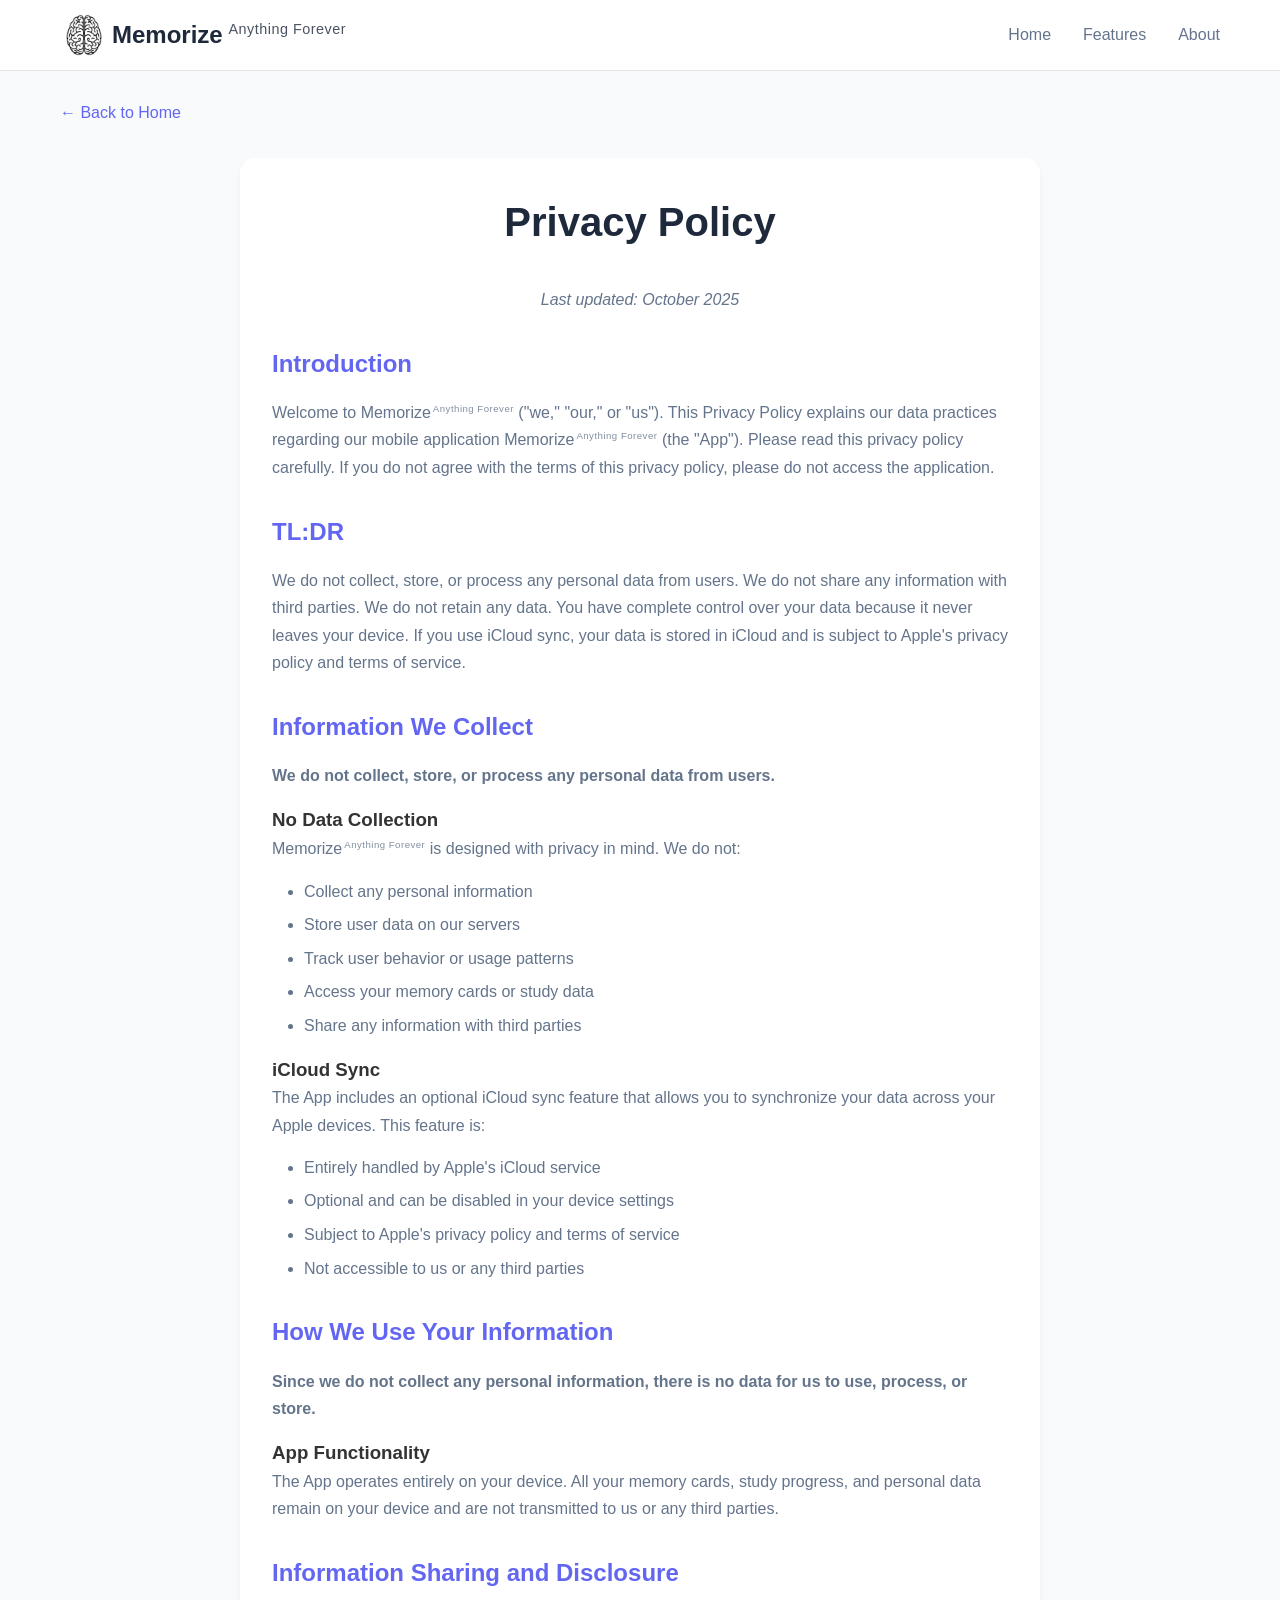
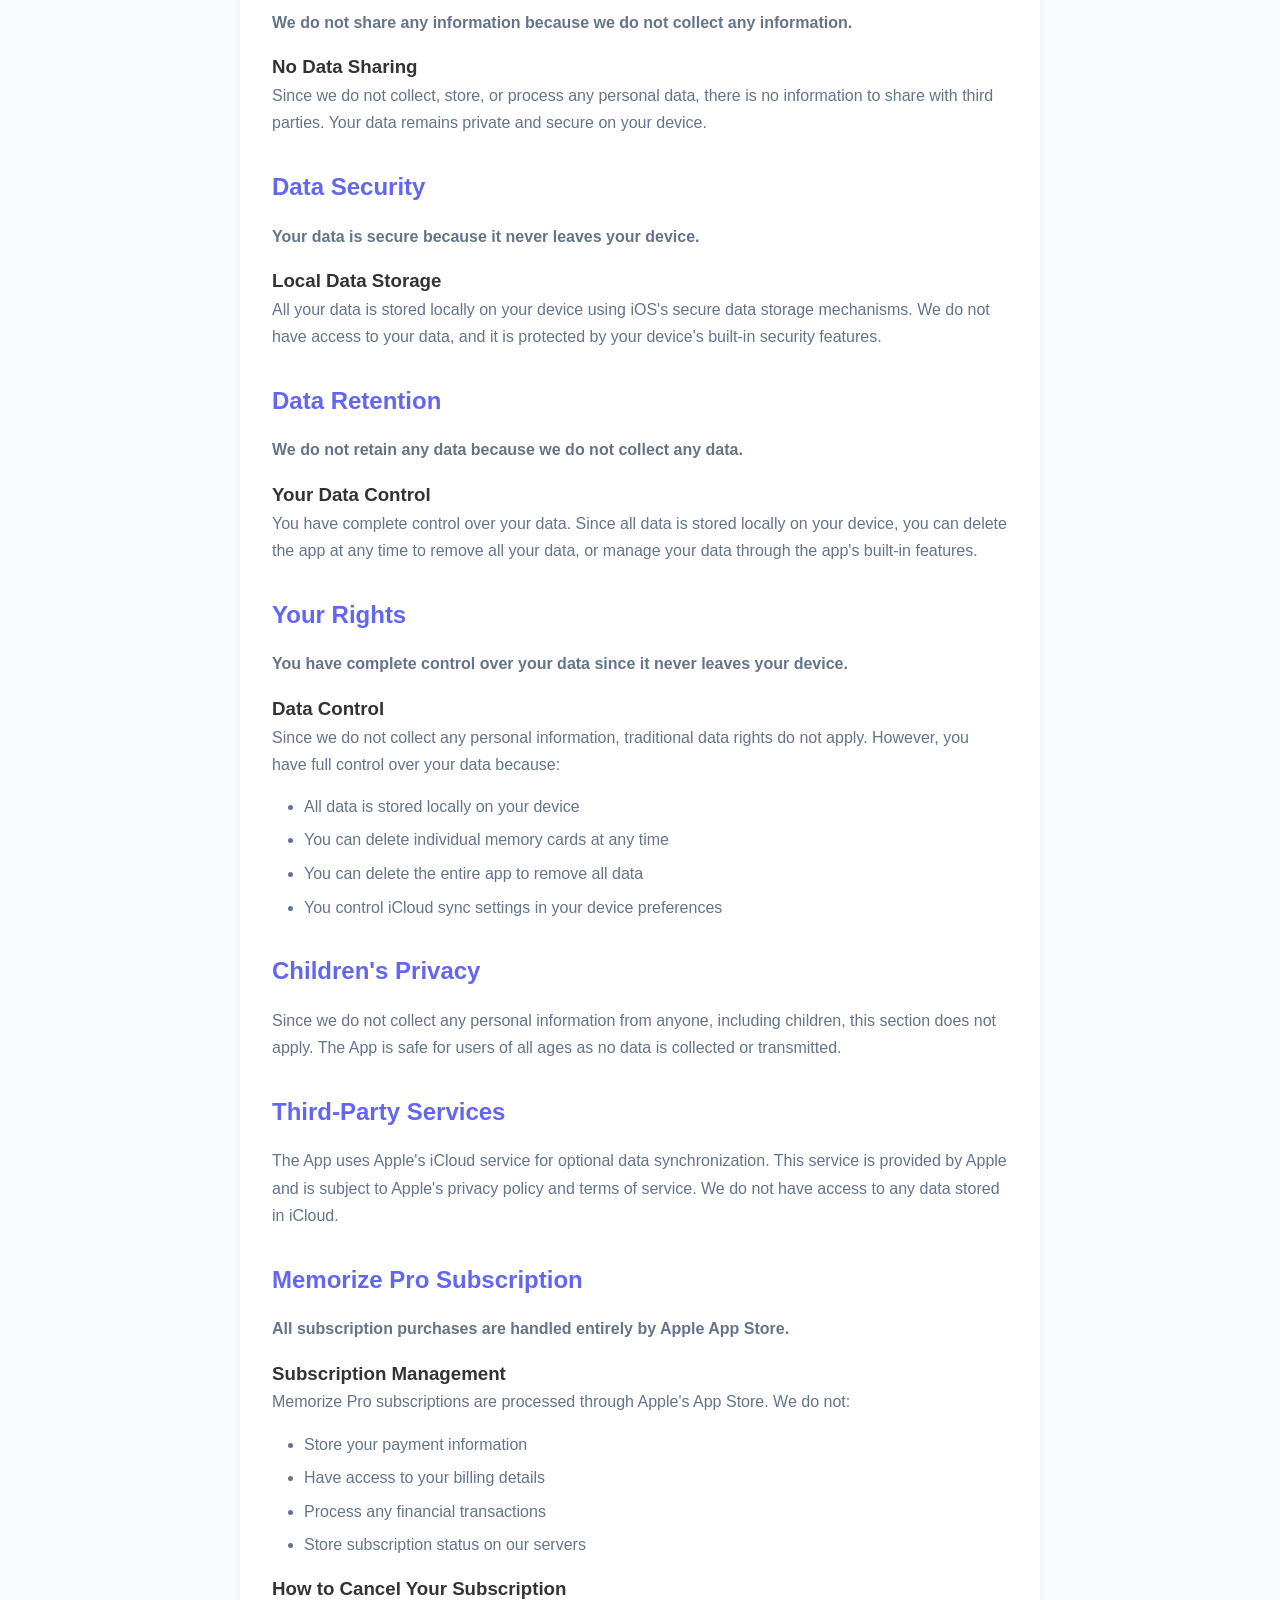
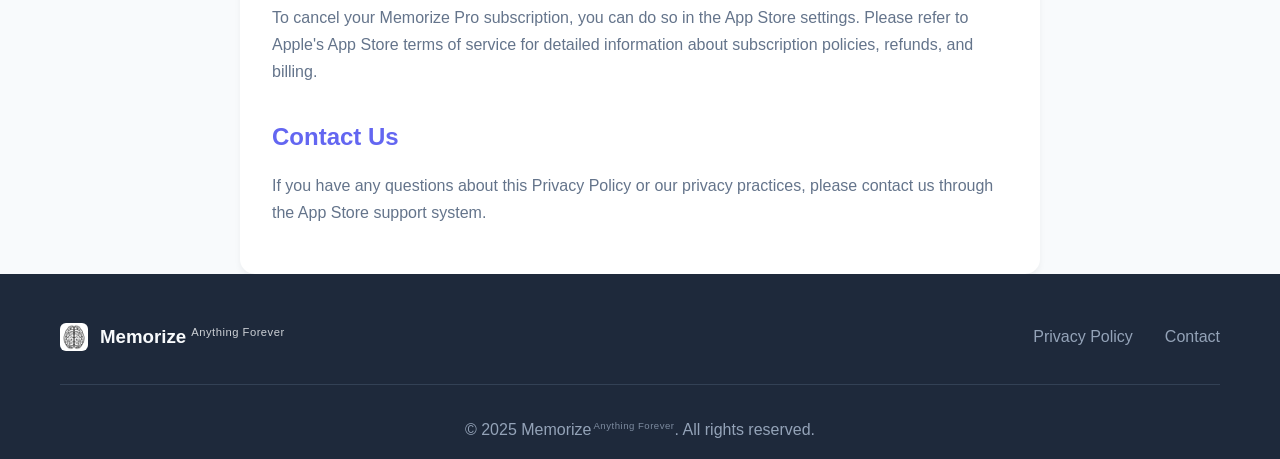
==== privacy-policy.html @ 3da25304 "Add files via upload" ====
<!DOCTYPE html>
<html lang="en">
<head>
    <meta charset="UTF-8">
    <meta name="viewport" content="width=device-width, initial-scale=1.0">
    
    <!-- Primary Meta Tags -->
    <title>Privacy Policy - Memorize Anything Forever</title>
    <meta name="title" content="Privacy Policy - Memorize Anything Forever">
    <meta name="description" content="Privacy Policy for Memorize Anything Forever iOS app. We do not collect, store, or process any personal data. Your data stays on your device with optional iCloud sync.">
    <meta name="keywords" content="privacy policy, memorize app, data protection, iOS app privacy, no data collection">
    <meta name="author" content="Memorize Anything Forever">
    <meta name="robots" content="index, follow">
    <meta name="language" content="English">
    
    <!-- Open Graph / Facebook -->
    <meta property="og:type" content="website">
    <meta property="og:url" content="https://memorizeapp.github.io/memorize/privacy-policy.html">
    <meta property="og:title" content="Privacy Policy - Memorize Anything Forever">
    <meta property="og:description" content="Privacy Policy for Memorize Anything Forever iOS app. We do not collect, store, or process any personal data.">
    <meta property="og:image" content="https://memorizeapp.github.io/memorize/appicon.png">
    
    <!-- Twitter -->
    <meta property="twitter:card" content="summary">
    <meta property="twitter:url" content="https://memorizeapp.github.io/memorize/privacy-policy.html">
    <meta property="twitter:title" content="Privacy Policy - Memorize Anything Forever">
    <meta property="twitter:description" content="Privacy Policy for Memorize Anything Forever iOS app. We do not collect, store, or process any personal data.">
    
    <!-- Favicon -->
    <link rel="icon" type="image/png" href="appicon.png">
    <link rel="apple-touch-icon" href="appicon.png">
    
    <!-- Canonical URL -->
    <link rel="canonical" href="https://memorizeapp.github.io/memorize/privacy-policy.html">
    
    <!-- Stylesheets -->
    <link rel="stylesheet" href="styles.css">
    <link href="https://fonts.googleapis.com/css2?family=SF+Pro+Display:wght@300;400;500;600;700&family=Inter:wght@300;400;500;600;700&display=swap" rel="stylesheet">
    <style>
        .privacy-content {
            max-width: 800px;
            margin: 0 auto;
            padding: 2rem;
            background: white;
            border-radius: 15px;
            box-shadow: 0 4px 6px rgba(0, 0, 0, 0.05);
        }
        
        .privacy-content h1 {
            color: #1e293b;
            font-size: 2.5rem;
            margin-bottom: 2rem;
            text-align: center;
        }
        
        .privacy-content h2 {
            color: #6366f1;
            font-size: 1.5rem;
            margin-top: 2rem;
            margin-bottom: 1rem;
        }
        
        .privacy-content p {
            color: #64748b;
            line-height: 1.7;
            margin-bottom: 1rem;
        }
        
        .privacy-content ul {
            color: #64748b;
            margin-left: 2rem;
            margin-bottom: 1rem;
        }
        
        .privacy-content li {
            margin-bottom: 0.5rem;
        }
        
        .last-updated {
            text-align: center;
            color: #94a3b8;
            font-style: italic;
            margin-bottom: 2rem;
        }
        
        .back-link {
            display: inline-block;
            margin-bottom: 2rem;
            color: #6366f1;
            text-decoration: none;
            font-weight: 500;
        }
        
        .back-link:hover {
            text-decoration: underline;
        }
    </style>
</head>
<body>
    <nav class="navbar">
        <div class="nav-container">
            <div class="nav-logo">
                <img src="appicon.png" alt="Memorize Anything Forever App Logo - Memory Training iOS App" class="logo-image">
                <h2>Memorize<span class="app-suffix"> Anything Forever</span></h2>
            </div>
            <div class="nav-links">
                <a href="index.html">Home</a>
                <a href="index.html#features">Features</a>
                <a href="index.html#about">About</a>
            </div>
            <div class="burger-menu">
                <div class="burger-line"></div>
                <div class="burger-line"></div>
                <div class="burger-line"></div>
            </div>
        </div>
    </nav>

    <main style="padding-top: 100px; background: #f8fafc; min-height: 100vh;">
        <div class="container">
            <a href="index.html" class="back-link">← Back to Home</a>
            
            <div class="privacy-content">
                <h1>Privacy Policy</h1>
                <p class="last-updated">Last updated: October 2025</p>
                
            

                <h2>Introduction</h2>
                <p>Welcome to Memorize<span class="app-suffix">Anything Forever</span> ("we," "our," or "us"). This Privacy Policy explains our data practices regarding our mobile application Memorize<span class="app-suffix">Anything Forever</span> (the "App"). Please read this privacy policy carefully. If you do not agree with the terms of this privacy policy, please do not access the application.</p>

                <h2>TL:DR</h2>
                <p>We do not collect, store, or process any personal data from users. We do not share any information with third parties. We do not retain any data. You have complete control over your data because it never leaves your device. If you use iCloud sync, your data is stored in iCloud and is subject to Apple's privacy policy and terms of service.</p>
                
                <h2>Information We Collect</h2>
                <p><strong>We do not collect, store, or process any personal data from users.</strong></p>
                
                <h3>No Data Collection</h3>
                <p>Memorize<span class="app-suffix">Anything Forever</span> is designed with privacy in mind. We do not:</p>
                <ul>
                    <li>Collect any personal information</li>
                    <li>Store user data on our servers</li>
                    <li>Track user behavior or usage patterns</li>
                    <li>Access your memory cards or study data</li>
                    <li>Share any information with third parties</li>
                </ul>
                
                <h3>iCloud Sync</h3>
                <p>The App includes an optional iCloud sync feature that allows you to synchronize your data across your Apple devices. This feature is:</p>
                <ul>
                    <li>Entirely handled by Apple's iCloud service</li>
                    <li>Optional and can be disabled in your device settings</li>
                    <li>Subject to Apple's privacy policy and terms of service</li>
                    <li>Not accessible to us or any third parties</li>
                </ul>
                
                <h2>How We Use Your Information</h2>
                <p><strong>Since we do not collect any personal information, there is no data for us to use, process, or store.</strong></p>
                
                <h3>App Functionality</h3>
                <p>The App operates entirely on your device. All your memory cards, study progress, and personal data remain on your device and are not transmitted to us or any third parties.</p>
                
                <h2>Information Sharing and Disclosure</h2>
                <p><strong>We do not share any information because we do not collect any information.</strong></p>
                
                <h3>No Data Sharing</h3>
                <p>Since we do not collect, store, or process any personal data, there is no information to share with third parties. Your data remains private and secure on your device.</p>
                
                <h2>Data Security</h2>
                <p><strong>Your data is secure because it never leaves your device.</strong></p>
                
                <h3>Local Data Storage</h3>
                <p>All your data is stored locally on your device using iOS's secure data storage mechanisms. We do not have access to your data, and it is protected by your device's built-in security features.</p>
                
                <h2>Data Retention</h2>
                <p><strong>We do not retain any data because we do not collect any data.</strong></p>
                
                <h3>Your Data Control</h3>
                <p>You have complete control over your data. Since all data is stored locally on your device, you can delete the app at any time to remove all your data, or manage your data through the app's built-in features.</p>
                
                <h2>Your Rights</h2>
                <p><strong>You have complete control over your data since it never leaves your device.</strong></p>
                
                <h3>Data Control</h3>
                <p>Since we do not collect any personal information, traditional data rights do not apply. However, you have full control over your data because:</p>
                <ul>
                    <li>All data is stored locally on your device</li>
                    <li>You can delete individual memory cards at any time</li>
                    <li>You can delete the entire app to remove all data</li>
                    <li>You control iCloud sync settings in your device preferences</li>
                </ul>
                
                <h2>Children's Privacy</h2>
                <p>Since we do not collect any personal information from anyone, including children, this section does not apply. The App is safe for users of all ages as no data is collected or transmitted.</p>
                
                <h2>Third-Party Services</h2>
                <p>The App uses Apple's iCloud service for optional data synchronization. This service is provided by Apple and is subject to Apple's privacy policy and terms of service. We do not have access to any data stored in iCloud.</p>
                
                <h2>Memorize Pro Subscription</h2>
                <p><strong>All subscription purchases are handled entirely by Apple App Store.</strong></p>
                
                <h3>Subscription Management</h3>
                <p>Memorize Pro subscriptions are processed through Apple's App Store. We do not:</p>
                <ul>
                    <li>Store your payment information</li>
                    <li>Have access to your billing details</li>
                    <li>Process any financial transactions</li>
                    <li>Store subscription status on our servers</li>
                </ul>
                
                <h3>How to Cancel Your Subscription</h3>
                <p>To cancel your Memorize Pro subscription, you can do so in the App Store settings. Please refer to Apple's App Store terms of service for detailed information about subscription policies, refunds, and billing.</p>
                
                <h2>Contact Us</h2>
                <p>If you have any questions about this Privacy Policy or our privacy practices, please contact us through the App Store support system.</p>
            </div>
        </div>
    </main>

    <footer class="footer">
        <div class="container">
            <div class="footer-content">
                <div class="footer-logo">
                    <img src="appicon.png" alt="Memorize Anything Forever App Logo - Memory Training iOS App" class="footer-logo-image">
                    <h3>Memorize<span class="app-suffix"> Anything Forever</span></h3>
                </div>
                <div class="footer-links">
                    <a href="privacy-policy.html">Privacy Policy</a>
                    <a href="mailto:support@memorizeanythingforever.com">Contact</a>
                </div>
            </div>
            <div class="footer-bottom">
                <p>&copy; 2025 Memorize<span class="app-suffix">Anything Forever</span>. All rights reserved.</p>
            </div>
        </div>
    </footer>

    <script>
        // Burger menu functionality
        document.addEventListener('DOMContentLoaded', function() {
            const burgerMenu = document.querySelector('.burger-menu');
            const navLinks = document.querySelector('.nav-links');
            
            if (burgerMenu && navLinks) {
                burgerMenu.addEventListener('click', function() {
                    burgerMenu.classList.toggle('active');
                    navLinks.classList.toggle('active');
                });
                
                // Close menu when clicking on a link
                navLinks.addEventListener('click', function(e) {
                    if (e.target.tagName === 'A') {
                        burgerMenu.classList.remove('active');
                        navLinks.classList.remove('active');
                    }
                });
            }
        });
    </script>
</body>
</html>
---- styles.css ----
/* App Name Styling */
.app-suffix {
    font-size: 0.6em;
    font-weight: 400;
    opacity: 0.8;
    vertical-align: super;
    margin-left: 2px;
    letter-spacing: 0.5px;
    white-space: nowrap;
}

/* Reset and base styles */
* {
    margin: 0;
    padding: 0;
    box-sizing: border-box;
}

body {
    font-family: 'SF Pro Display', -apple-system, BlinkMacSystemFont, 'Segoe UI', Roboto, sans-serif;
    line-height: 1.6;
    color: #333;
    background-color: #ffffff;
}

.container {
    max-width: 1200px;
    margin: 0 auto;
    padding: 0 20px;
}

/* Navigation */
.navbar {
    background: white;
    border-bottom: 1px solid rgba(0, 0, 0, 0.1);
    position: fixed;
    top: 0;
    left: 0;
    right: 0;
    z-index: 1000;
}

.nav-container {
    max-width: 1200px;
    margin: 0 auto;
    padding: 0 20px;
    display: flex;
    justify-content: space-between;
    align-items: center;
    height: 70px;
}

.nav-logo {
    display: flex;
    align-items: center;
    gap: 4px;
}

.logo-image {
    width: 48px;
    height: 48px;
    border-radius: 8px;
}

.nav-logo h2 {
    color: #1e293b;
    font-weight: 700;
    font-size: 1.5rem;
    margin: 0;
}

.nav-links {
    display: flex;
    gap: 2rem;
}

.nav-links a {
    text-decoration: none;
    color: #64748b;
    font-weight: 500;
    transition: color 0.3s ease;
}

.nav-links a:hover {
    color: #6366f1;
}

/* Burger Menu */
.burger-menu {
    display: none;
    flex-direction: column;
    cursor: pointer;
    padding: 8px;
    gap: 4px;
}

.burger-line {
    width: 24px;
    height: 3px;
    background-color: #1e293b;
    border-radius: 2px;
    transition: all 0.3s ease;
}

.burger-menu.active .burger-line:nth-child(1) {
    transform: rotate(45deg) translate(6px, 6px);
}

.burger-menu.active .burger-line:nth-child(2) {
    opacity: 0;
}

.burger-menu.active .burger-line:nth-child(3) {
    transform: rotate(-45deg) translate(6px, -6px);
}

/* Mobile Menu Overlay */
@media (max-width: 768px) {
    .nav-links.active {
        display: flex;
        flex-direction: column;
        position: absolute;
        top: 100%;
        left: 0;
        right: 0;
        background: white;
        border-top: 1px solid rgba(0, 0, 0, 0.1);
        padding: 20px 16px;
        box-shadow: 0 4px 6px rgba(0, 0, 0, 0.1);
        z-index: 999;
    }
    
    .nav-links.active a {
        padding: 12px 0;
        border-bottom: 1px solid rgba(0, 0, 0, 0.05);
        font-size: 1rem;
        text-align: center;
    }
    
    .nav-links.active a:last-child {
        border-bottom: none;
    }
}

/* Hero Section */
.hero {
    padding: 120px 0 80px;
    background: linear-gradient(135deg, #667eea 0%, #764ba2 100%);
    color: white;
    min-height: 100vh;
    display: flex;
    align-items: center;
}

.hero-container {
    max-width: 1200px;
    margin: 0 auto;
    padding: 0 20px;
    display: grid;
    grid-template-columns: 1fr 1fr;
    gap: 4rem;
    align-items: center;
}

.hero-content h1 {
    font-size: 3.0rem;
    font-weight: 700;
    line-height: 1.2;
    margin-bottom: 1.5rem;
}

.hero-subtitle {
    font-size: 1.25rem;
    opacity: 0.9;
    margin-bottom: 2.5rem;
    line-height: 1.6;
}

.download-section {
    display: flex;
    flex-direction: column;
    align-items: flex-start;
    gap: 1rem;
}

.app-store-button {
    display: inline-block;
    transition: transform 0.3s ease;
}

.app-store-button:hover {
    transform: scale(1.05);
}

.app-store-button img {
    height: 60px;
    width: auto;
}

.download-note {
    font-size: 0.9rem;
    opacity: 0.8;
}

/* Phone Mockup */
.phone-mockup {
    position: relative;
    width: 300px;
    height: 600px;
    background: #1f2937;
    border-radius: 50px;
    padding: 8px;
    box-shadow: 0 25px 50px rgba(0, 0, 0, 0.3);
    margin: 0 auto;
}

.phone-screen {
    width: 100%;
    height: 100%;
    background: white;
    border-radius: 42px;
    overflow: hidden;
    position: relative;
}

.app-preview {
    padding: 20px 16px;
    height: 100%;
    display: flex;
    flex-direction: column;
    background: #f8fafc;
}

.app-header {
    margin-bottom: 1rem;
}

.app-title {
    font-size: 1.5rem;
    font-weight: 700;
    color: #1e293b;
    margin-bottom: 0.5rem;
}

.search-bar {
    background: white;
    border-radius: 8px;
    padding: 8px 12px;
    display: flex;
    align-items: center;
    gap: 8px;
    border: 1px solid #e2e8f0;
    box-shadow: 0 1px 3px rgba(0, 0, 0, 0.1);
}

.search-icon {
    font-size: 0.9rem;
    color: #64748b;
}

.search-placeholder {
    color: #94a3b8;
    font-size: 0.9rem;
}

.app-content {
    flex: 1;
    overflow-y: auto;
}

.section-header {
    display: flex;
    align-items: center;
    gap: 8px;
    margin-bottom: 8px;
    margin-top: 16px;
}

.section-header:first-child {
    margin-top: 0;
}

.section-title {
    font-size: 0.9rem;
    font-weight: 600;
    color: #64748b;
    text-transform: uppercase;
    letter-spacing: 0.5px;
}

.section-indicator {
    width: 8px;
    height: 8px;
    border-radius: 50%;
}

.section-indicator.red {
    background: #ef4444;
}

.section-indicator.blue {
    background: #3b82f6;
}

.memory-card {
    background: white;
    border-radius: 12px;
    margin-bottom: 8px;
    box-shadow: 0 1px 3px rgba(0, 0, 0, 0.1);
    border: 1px solid #e2e8f0;
    transition: transform 0.2s ease, box-shadow 0.2s ease;
}

.memory-card:hover {
    transform: translateY(-1px);
    box-shadow: 0 4px 12px rgba(0, 0, 0, 0.15);
}

.due-card {
    border-left: 4px solid #ef4444;
}

.upcoming-card {
    border-left: 4px solid #3b82f6;
}

.card-content {
    padding: 16px;
}

.card-text {
    font-size: 1rem;
    font-weight: 500;
    color: #1e293b;
    margin-bottom: 8px;
    line-height: 1.4;
}

.card-meta {
    display: flex;
    justify-content: space-between;
    align-items: center;
}

.review-count {
    font-size: 0.8rem;
    color: #64748b;
}

.due-time {
    font-size: 0.8rem;
    font-weight: 600;
    color: #64748b;
}

/* Tab Bar */
.tab-bar {
    background: rgba(255, 255, 255, 0.98);
    backdrop-filter: blur(10px);
    border-top: 1px solid #e2e8f0;
}

.tab-divider {
    height: 1px;
    background: #e2e8f0;
}

.tab-container {
    display: flex;
    align-items: center;
    justify-content: center;
    padding: 6px 24px 8px;
    height: 50px;
    max-width: 100%;
    gap: 0;
}

.tab-button {
    width: 44px;
    height: 44px;
    display: flex;
    align-items: center;
    justify-content: center;
    border-radius: 8px;
    transition: background-color 0.2s ease;
    flex-shrink: 0;
}

.tab-button.active {
    background: rgba(59, 130, 246, 0.1);
}

.tab-icon {
    font-size: 20px;
    color: #64748b;
    font-weight: 400;
    line-height: 1;
    display: flex;
    align-items: center;
    justify-content: center;
}

.tab-button.active .tab-icon {
    color: #3b82f6;
}

.add-button {
    width: 44px;
    height: 44px;
    display: flex;
    align-items: center;
    justify-content: center;
    background: #3b82f6;
    border-radius: 22px;
    transition: transform 0.2s ease, background-color 0.2s ease;
    flex-shrink: 0;
}

.add-button:hover {
    transform: scale(1.05);
    background: #2563eb;
}

.add-icon {
    font-size: 24px;
    color: white;
    font-weight: 300;
    line-height: 1;
    display: flex;
    align-items: center;
    justify-content: center;
}

.tab-spacer {
    flex: 1;
    min-width: 0;
}

@keyframes float {
    0%, 100% { transform: translateY(0px); }
    50% { transform: translateY(-10px); }
}

/* Features Section */
.features {
    padding: 80px 0;
    background: #f8fafc;
}

.features h2 {
    text-align: center;
    font-size: 2.5rem;
    font-weight: 700;
    margin-bottom: 3rem;
    color: #1e293b;
}

.features-grid {
    display: grid;
    grid-template-columns: repeat(auto-fit, minmax(280px, 1fr));
    gap: 2rem;
}

.feature-card {
    background: white;
    padding: 2rem;
    border-radius: 15px;
    text-align: center;
    box-shadow: 0 4px 6px rgba(0, 0, 0, 0.05);
    transition: transform 0.3s ease, box-shadow 0.3s ease;
}

.feature-card:hover {
    transform: translateY(-5px);
    box-shadow: 0 10px 25px rgba(0, 0, 0, 0.1);
}

.feature-icon {
    font-size: 3rem;
    margin-bottom: 1rem;
}

.feature-card h3 {
    font-size: 1.25rem;
    font-weight: 600;
    margin-bottom: 1rem;
    color: #1e293b;
}

.feature-card p {
    color: #64748b;
    line-height: 1.6;
}

/* About Section */
.about {
    padding: 80px 0;
    background: white;
}

.about-content {
    max-width: 800px;
    margin: 0 auto;
    text-align: center;
}

.about-content h2 {
    font-size: 2.5rem;
    font-weight: 700;
    margin-bottom: 2rem;
    color: #1e293b;
}

.about-content p {
    font-size: 1.1rem;
    color: #64748b;
    margin-bottom: 1.5rem;
    line-height: 1.7;
}

/* Footer */
.footer {
    background: #1e293b;
    color: white;
    padding: 3rem 0 1rem;
}

.footer-content {
    display: flex;
    justify-content: space-between;
    align-items: center;
    margin-bottom: 2rem;
}

.footer-logo {
    display: flex;
    align-items: center;
    gap: 12px;
}

.footer-logo-image {
    width: 28px;
    height: 28px;
    border-radius: 6px;
}

.footer-logo h3 {
    color: #f8fafc;
    font-weight: 700;
    margin: 0;
}

.footer-links {
    display: flex;
    gap: 2rem;
}

.footer-links a {
    color: #94a3b8;
    text-decoration: none;
    transition: color 0.3s ease;
}

.footer-links a:hover {
    color: white;
}

.footer-bottom {
    text-align: center;
    padding-top: 2rem;
    border-top: 1px solid #334155;
    color: #94a3b8;
}

/* Responsive Design */
@media (max-width: 1024px) {
    .hero-container {
        gap: 3rem;
    }
    
    .phone-mockup {
        width: 280px;
        height: 560px;
    }
}

@media (max-width: 768px) {
    .hero-container {
        grid-template-columns: 1fr;
        text-align: center;
        gap: 2rem;
        padding: 0 16px;
    }
    
    .hero-content h1 {
        font-size: 2.5rem;
        line-height: 1.1;
    }
    
    .hero-subtitle {
        font-size: 1.1rem;
    }
    
    .download-section {
        align-items: center;
    }
    
    .nav-container {
        padding: 0 16px;
    }
    
    .nav-links {
        display: none;
    }
    
    .burger-menu {
        display: flex;
    }
    
    .phone-mockup {
        width: 250px;
        height: 500px;
    }
    
    .features-grid {
        grid-template-columns: 1fr;
        gap: 1.5rem;
    }
    
    .features h2 {
        font-size: 2rem;
    }
    
    .about-content h2 {
        font-size: 2rem;
    }
    
    .footer-content {
        flex-direction: column;
        gap: 1rem;
        text-align: center;
    }
    
    .container {
        padding: 0 16px;
    }
}

@media (max-width: 480px) {
    .hero-content h1 {
        font-size: 2rem;
    }
    
    .hero-subtitle {
        font-size: 1rem;
    }
    
    .phone-mockup {
        width: 250px;
        height: 500px;
    }
    
    .app-store-button img {
        height: 50px;
    }
    
    .nav-logo {
        gap: 0px;
    }
    
    .logo-image {
        width: 40px;
        height: 40px;
    }
    
    .nav-logo h2 {
        font-size: 1.3rem;
    }
    
    .nav-links a {
        font-size: 0.8rem;
    }
    
    .features h2 {
        font-size: 1.8rem;
    }
    
    .about-content h2 {
        font-size: 1.8rem;
    }
    
    .feature-card {
        padding: 1.5rem;
    }
    
    .hero {
        padding: 100px 0 60px;
    }
    
    .features {
        padding: 60px 0;
    }
    
    .about {
        padding: 60px 0;
    }
    
    /* Privacy Policy specific fixes */
    .privacy-content h1 {
        font-size: 2rem;
        line-height: 1.2;
    }
    
    .nav-logo h2 {
        white-space: nowrap;
    }
}
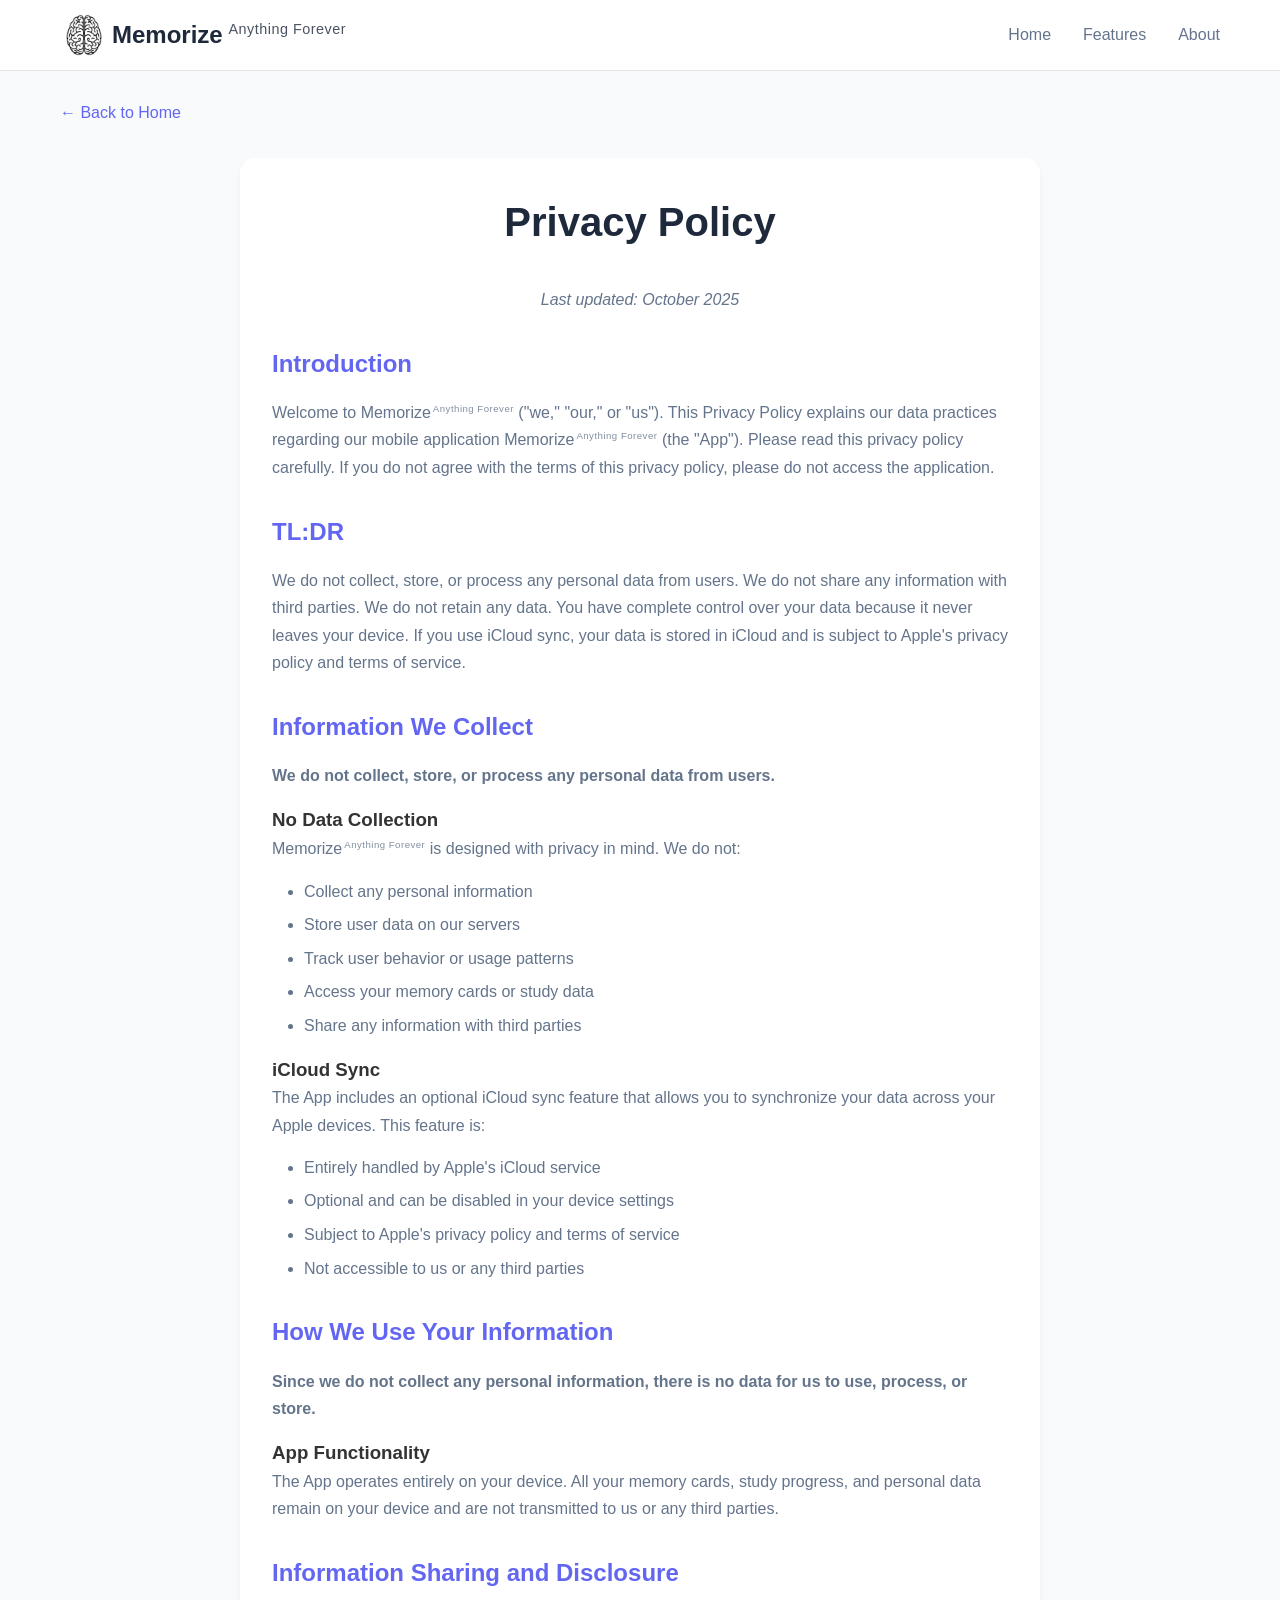
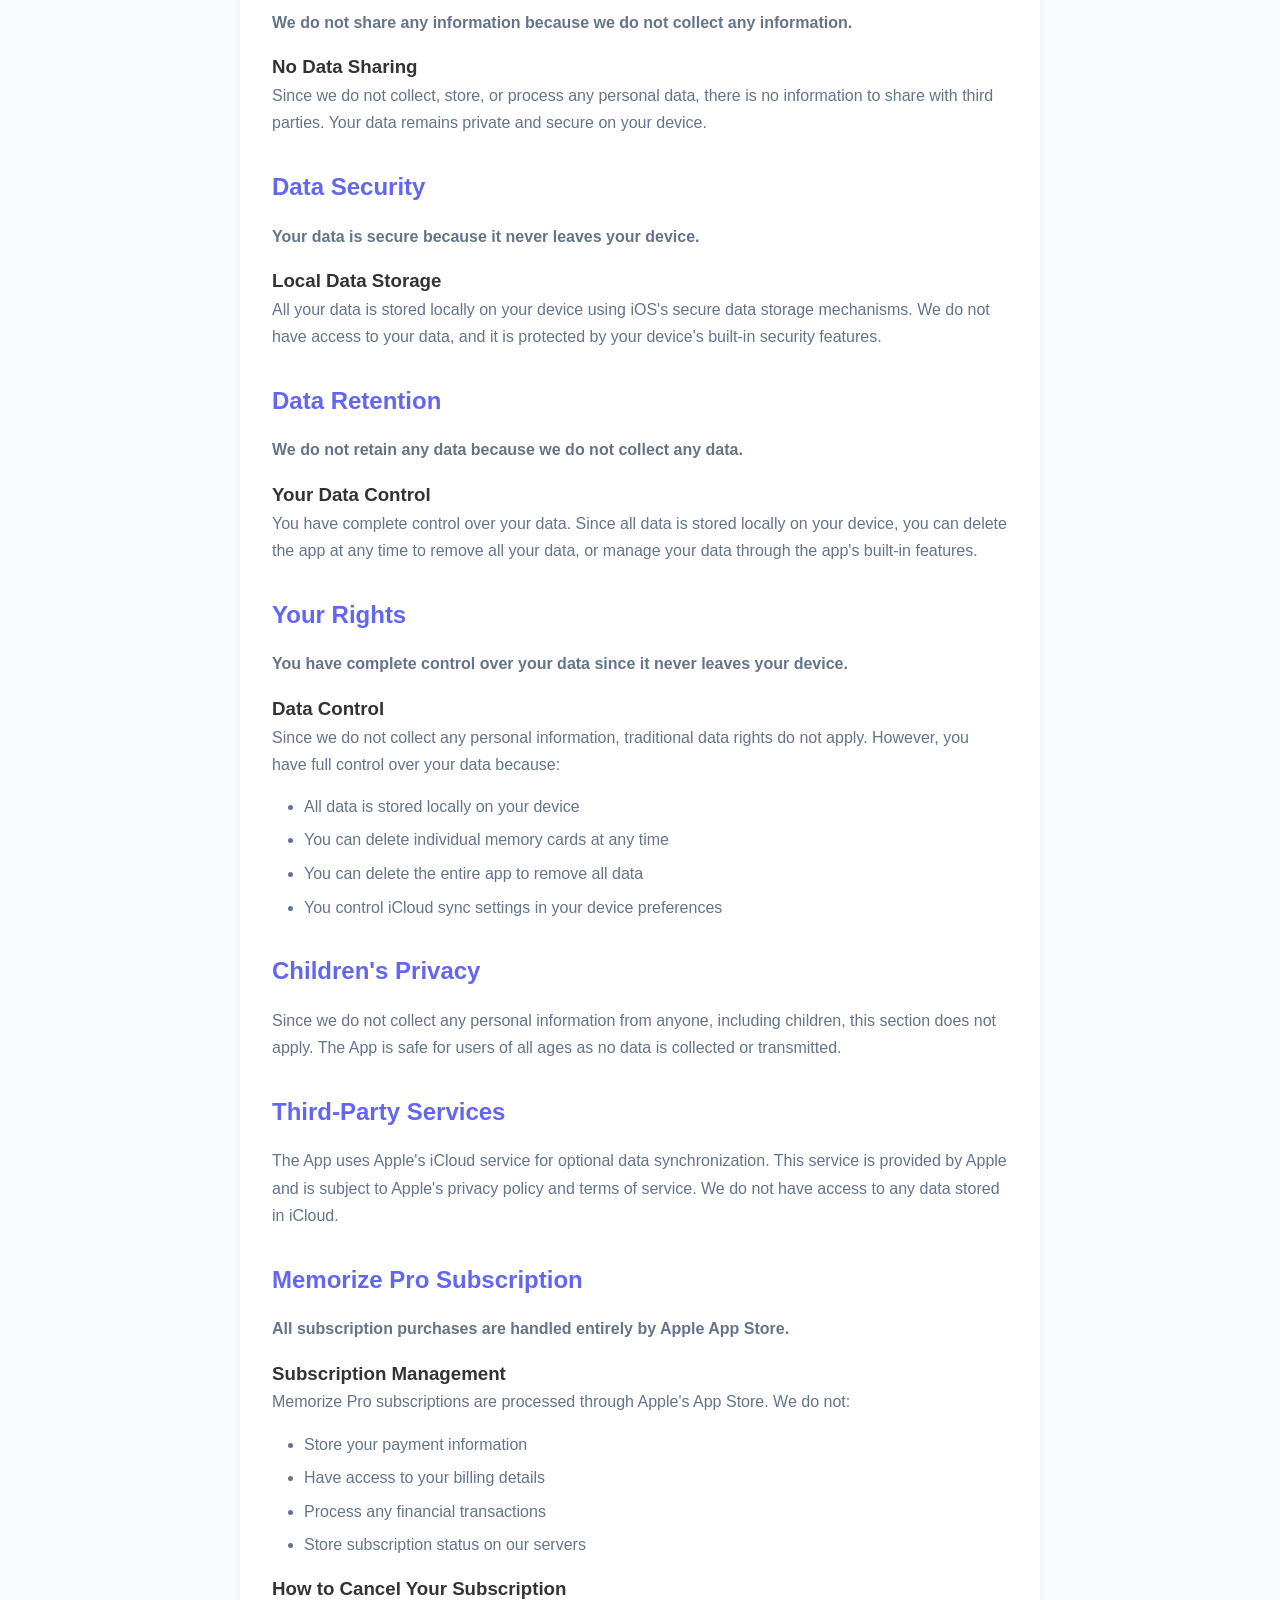
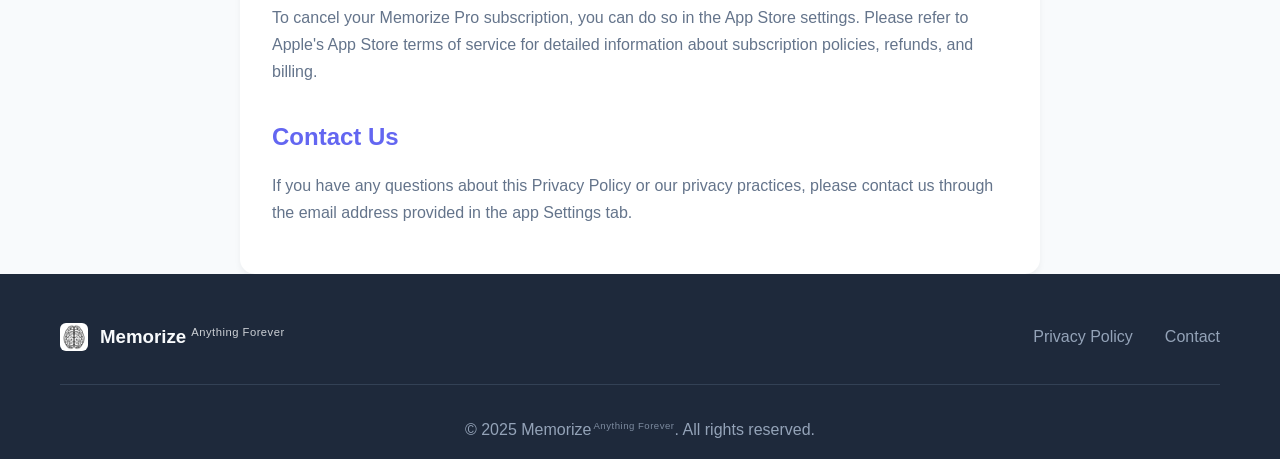
==== commit 7bbecd01: "Add files via upload" ====
--- a/privacy-policy.html
+++ b/privacy-policy.html
@@ -99,10 +99,10 @@
 <body>
     <nav class="navbar">
         <div class="nav-container">
-            <div class="nav-logo">
+            <a href="index.html" class="nav-logo">
                 <img src="appicon.png" alt="Memorize Anything Forever App Logo - Memory Training iOS App" class="logo-image">
                 <h2>Memorize<span class="app-suffix"> Anything Forever</span></h2>
-            </div>
+            </a>
             <div class="nav-links">
                 <a href="index.html">Home</a>
                 <a href="index.html#features">Features</a>
@@ -212,7 +212,7 @@
                 <p>To cancel your Memorize Pro subscription, you can do so in the App Store settings. Please refer to Apple's App Store terms of service for detailed information about subscription policies, refunds, and billing.</p>
                 
                 <h2>Contact Us</h2>
-                <p>If you have any questions about this Privacy Policy or our privacy practices, please contact us through the App Store support system.</p>
+                <p>If you have any questions about this Privacy Policy or our privacy practices, please contact us through the email address provided in the app Settings tab.</p>
             </div>
         </div>
     </main>
@@ -226,7 +226,7 @@
                 </div>
                 <div class="footer-links">
                     <a href="privacy-policy.html">Privacy Policy</a>
-                    <a href="mailto:support@memorizeanythingforever.com">Contact</a>
+                    <a href="">Contact</a>
                 </div>
             </div>
             <div class="footer-bottom">
--- a/styles.css
+++ b/styles.css
@@ -54,6 +54,13 @@
     display: flex;
     align-items: center;
     gap: 4px;
+    text-decoration: none;
+    color: inherit;
+}
+
+.nav-logo:hover {
+    text-decoration: none;
+    color: inherit;
 }
 
 .logo-image {
@@ -202,238 +209,15 @@
     opacity: 0.8;
 }
 
-/* Phone Mockup */
-.phone-mockup {
-    position: relative;
+/* iPhone Screenshot */
+.iphone-screenshot {
     width: 300px;
-    height: 600px;
-    background: #1f2937;
-    border-radius: 50px;
-    padding: 8px;
+    height: auto;
+    max-width: 100%;
+    border-radius: 20px;
     box-shadow: 0 25px 50px rgba(0, 0, 0, 0.3);
     margin: 0 auto;
-}
-
-.phone-screen {
-    width: 100%;
-    height: 100%;
-    background: white;
-    border-radius: 42px;
-    overflow: hidden;
-    position: relative;
-}
-
-.app-preview {
-    padding: 20px 16px;
-    height: 100%;
-    display: flex;
-    flex-direction: column;
-    background: #f8fafc;
-}
-
-.app-header {
-    margin-bottom: 1rem;
-}
-
-.app-title {
-    font-size: 1.5rem;
-    font-weight: 700;
-    color: #1e293b;
-    margin-bottom: 0.5rem;
-}
-
-.search-bar {
-    background: white;
-    border-radius: 8px;
-    padding: 8px 12px;
-    display: flex;
-    align-items: center;
-    gap: 8px;
-    border: 1px solid #e2e8f0;
-    box-shadow: 0 1px 3px rgba(0, 0, 0, 0.1);
-}
-
-.search-icon {
-    font-size: 0.9rem;
-    color: #64748b;
-}
-
-.search-placeholder {
-    color: #94a3b8;
-    font-size: 0.9rem;
-}
-
-.app-content {
-    flex: 1;
-    overflow-y: auto;
-}
-
-.section-header {
-    display: flex;
-    align-items: center;
-    gap: 8px;
-    margin-bottom: 8px;
-    margin-top: 16px;
-}
-
-.section-header:first-child {
-    margin-top: 0;
-}
-
-.section-title {
-    font-size: 0.9rem;
-    font-weight: 600;
-    color: #64748b;
-    text-transform: uppercase;
-    letter-spacing: 0.5px;
-}
-
-.section-indicator {
-    width: 8px;
-    height: 8px;
-    border-radius: 50%;
-}
-
-.section-indicator.red {
-    background: #ef4444;
-}
-
-.section-indicator.blue {
-    background: #3b82f6;
-}
-
-.memory-card {
-    background: white;
-    border-radius: 12px;
-    margin-bottom: 8px;
-    box-shadow: 0 1px 3px rgba(0, 0, 0, 0.1);
-    border: 1px solid #e2e8f0;
-    transition: transform 0.2s ease, box-shadow 0.2s ease;
-}
-
-.memory-card:hover {
-    transform: translateY(-1px);
-    box-shadow: 0 4px 12px rgba(0, 0, 0, 0.15);
-}
-
-.due-card {
-    border-left: 4px solid #ef4444;
-}
-
-.upcoming-card {
-    border-left: 4px solid #3b82f6;
-}
-
-.card-content {
-    padding: 16px;
-}
-
-.card-text {
-    font-size: 1rem;
-    font-weight: 500;
-    color: #1e293b;
-    margin-bottom: 8px;
-    line-height: 1.4;
-}
-
-.card-meta {
-    display: flex;
-    justify-content: space-between;
-    align-items: center;
-}
-
-.review-count {
-    font-size: 0.8rem;
-    color: #64748b;
-}
-
-.due-time {
-    font-size: 0.8rem;
-    font-weight: 600;
-    color: #64748b;
-}
-
-/* Tab Bar */
-.tab-bar {
-    background: rgba(255, 255, 255, 0.98);
-    backdrop-filter: blur(10px);
-    border-top: 1px solid #e2e8f0;
-}
-
-.tab-divider {
-    height: 1px;
-    background: #e2e8f0;
-}
-
-.tab-container {
-    display: flex;
-    align-items: center;
-    justify-content: center;
-    padding: 6px 24px 8px;
-    height: 50px;
-    max-width: 100%;
-    gap: 0;
-}
-
-.tab-button {
-    width: 44px;
-    height: 44px;
-    display: flex;
-    align-items: center;
-    justify-content: center;
-    border-radius: 8px;
-    transition: background-color 0.2s ease;
-    flex-shrink: 0;
-}
-
-.tab-button.active {
-    background: rgba(59, 130, 246, 0.1);
-}
-
-.tab-icon {
-    font-size: 20px;
-    color: #64748b;
-    font-weight: 400;
-    line-height: 1;
-    display: flex;
-    align-items: center;
-    justify-content: center;
-}
-
-.tab-button.active .tab-icon {
-    color: #3b82f6;
-}
-
-.add-button {
-    width: 44px;
-    height: 44px;
-    display: flex;
-    align-items: center;
-    justify-content: center;
-    background: #3b82f6;
-    border-radius: 22px;
-    transition: transform 0.2s ease, background-color 0.2s ease;
-    flex-shrink: 0;
-}
-
-.add-button:hover {
-    transform: scale(1.05);
-    background: #2563eb;
-}
-
-.add-icon {
-    font-size: 24px;
-    color: white;
-    font-weight: 300;
-    line-height: 1;
-    display: flex;
-    align-items: center;
-    justify-content: center;
-}
-
-.tab-spacer {
-    flex: 1;
-    min-width: 0;
+    display: block;
 }
 
 @keyframes float {
@@ -578,9 +362,8 @@
         gap: 3rem;
     }
     
-    .phone-mockup {
+    .iphone-screenshot {
         width: 280px;
-        height: 560px;
     }
 }
 
@@ -617,9 +400,8 @@
         display: flex;
     }
     
-    .phone-mockup {
+    .iphone-screenshot {
         width: 250px;
-        height: 500px;
     }
     
     .features-grid {
@@ -655,9 +437,8 @@
         font-size: 1rem;
     }
     
-    .phone-mockup {
-        width: 250px;
-        height: 500px;
+    .iphone-screenshot {
+        width: 220px;
     }
     
     .app-store-button img {
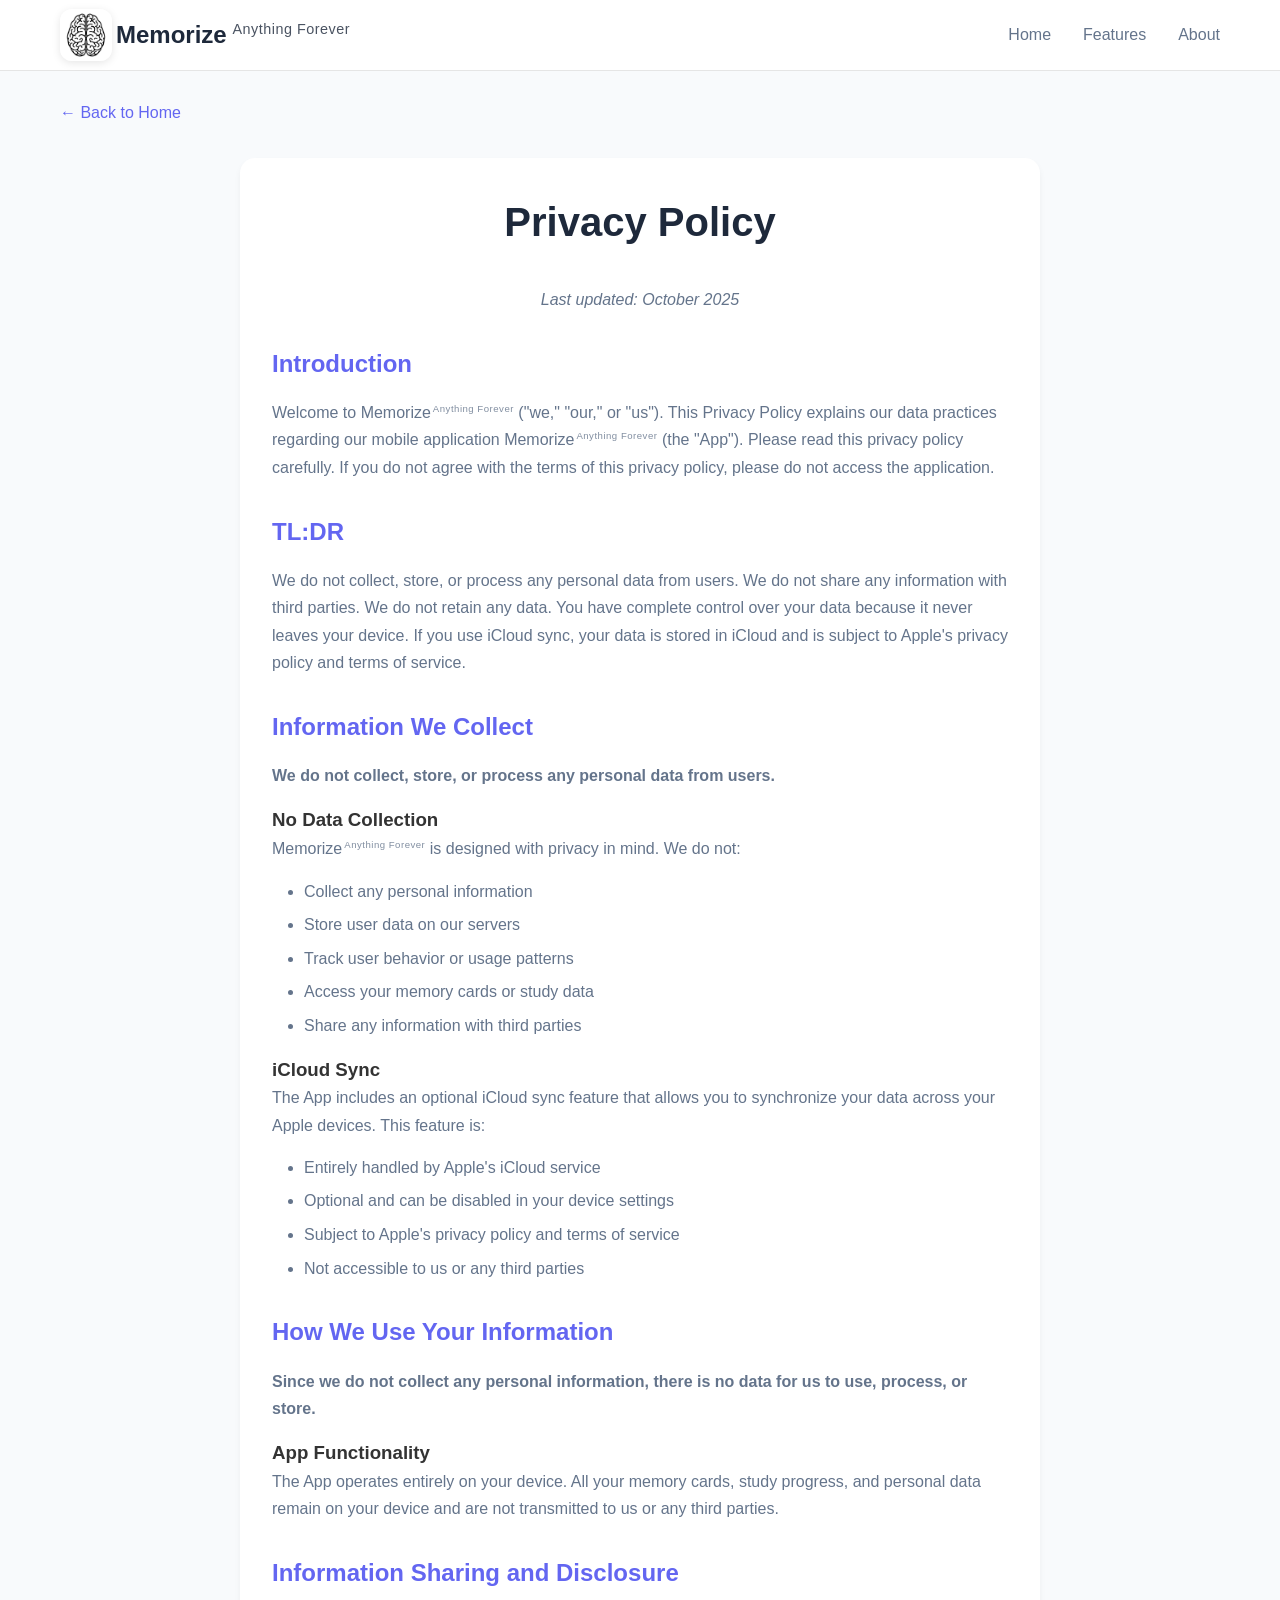
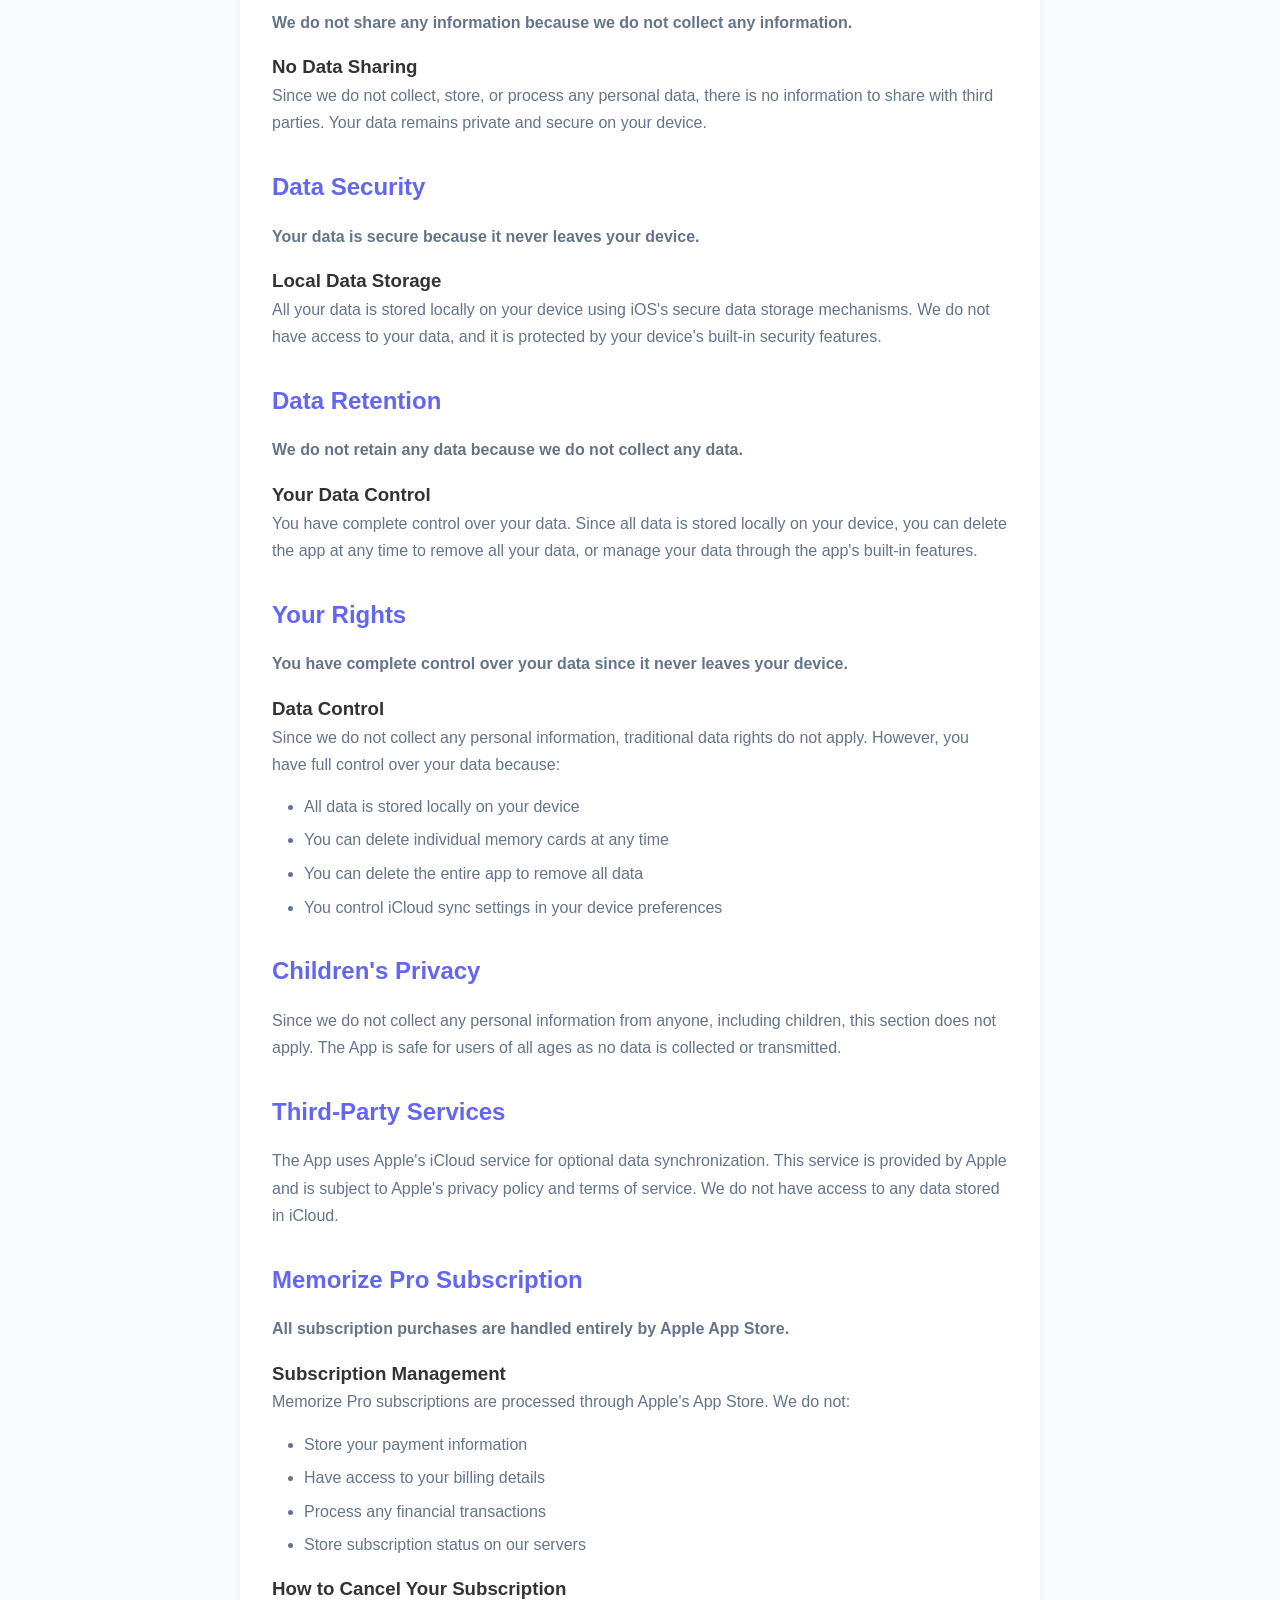
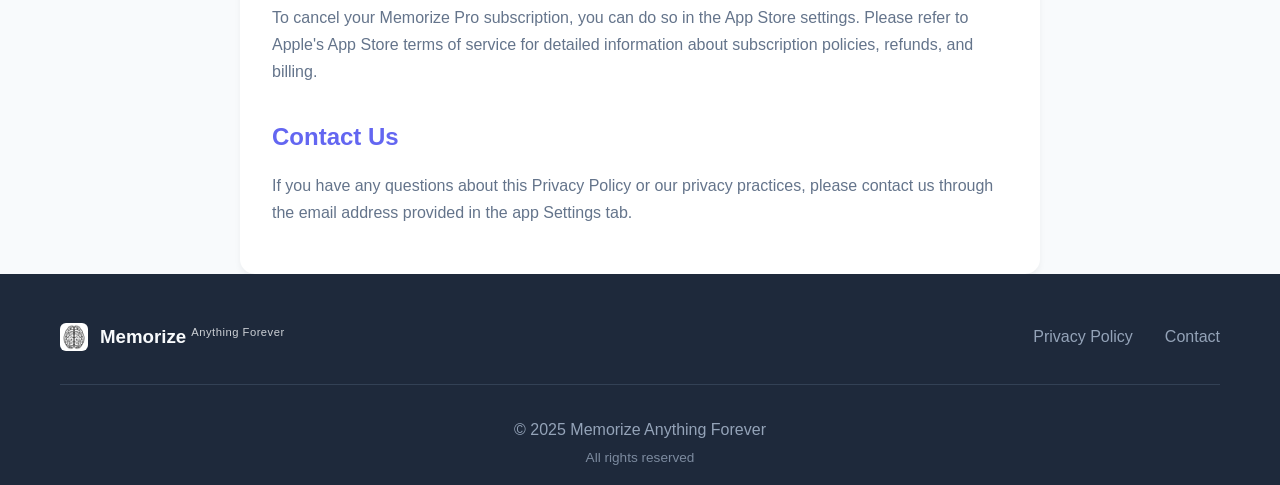
==== commit 5888a15e: "Add files via upload" ====
--- a/privacy-policy.html
+++ b/privacy-policy.html
@@ -230,7 +230,8 @@
                 </div>
             </div>
             <div class="footer-bottom">
-                <p>&copy; 2025 Memorize<span class="app-suffix">Anything Forever</span>. All rights reserved.</p>
+                <p>&copy; 2025 Memorize Anything Forever</span></p>
+                <p class="copyright-small">All rights reserved</p>
             </div>
         </div>
     </footer>
--- a/styles.css
+++ b/styles.css
@@ -64,9 +64,10 @@
 }
 
 .logo-image {
-    width: 48px;
-    height: 48px;
-    border-radius: 8px;
+    width: 52px;
+    height: 52px;
+    border-radius: 12px;
+    box-shadow: 0 2px 8px rgba(0, 0, 0, 0.1);
 }
 
 .nav-logo h2 {
@@ -86,6 +87,7 @@
     color: #64748b;
     font-weight: 500;
     transition: color 0.3s ease;
+    white-space: nowrap;
 }
 
 .nav-links a:hover {
@@ -164,7 +166,7 @@
     margin: 0 auto;
     padding: 0 20px;
     display: grid;
-    grid-template-columns: 1fr 1fr;
+    grid-template-columns: 1.2fr 0.8fr;
     gap: 4rem;
     align-items: center;
 }
@@ -173,13 +175,14 @@
     font-size: 3.0rem;
     font-weight: 700;
     line-height: 1.2;
-    margin-bottom: 1.5rem;
+    margin-bottom: 2rem;
+    max-width: 600px;
 }
 
 .hero-subtitle {
     font-size: 1.25rem;
     opacity: 0.9;
-    margin-bottom: 2.5rem;
+    margin-bottom: 1.5rem;
     line-height: 1.6;
 }
 
@@ -187,7 +190,7 @@
     display: flex;
     flex-direction: column;
     align-items: flex-start;
-    gap: 1rem;
+    gap: 0.5rem;
 }
 
 .app-store-button {
@@ -214,10 +217,14 @@
     width: 300px;
     height: auto;
     max-width: 100%;
-    border-radius: 20px;
-    box-shadow: 0 25px 50px rgba(0, 0, 0, 0.3);
     margin: 0 auto;
     display: block;
+}
+
+.hero-image {
+    display: flex;
+    justify-content: center;
+    align-items: center;
 }
 
 @keyframes float {
@@ -356,6 +363,12 @@
     color: #94a3b8;
 }
 
+.copyright-small {
+    font-size: 0.85rem;
+    opacity: 0.8;
+    margin-top: 0.25rem;
+}
+
 /* Responsive Design */
 @media (max-width: 1024px) {
     .hero-container {
@@ -377,11 +390,13 @@
     
     .hero-content h1 {
         font-size: 2.5rem;
-        line-height: 1.1;
+        line-height: 1.2;
+        margin-bottom: 2rem;
     }
     
     .hero-subtitle {
         font-size: 1.1rem;
+        margin-bottom: 1.5rem;
     }
     
     .download-section {
@@ -431,10 +446,13 @@
 @media (max-width: 480px) {
     .hero-content h1 {
         font-size: 2rem;
+        line-height: 1.2;
+        margin-bottom: 1.5rem;
     }
     
     .hero-subtitle {
         font-size: 1rem;
+        margin-bottom: 1.25rem;
     }
     
     .iphone-screenshot {
@@ -475,7 +493,8 @@
     }
     
     .hero {
-        padding: 100px 0 60px;
+        padding: 80px 0 60px;
+        min-height: 100vh;
     }
     
     .features {
